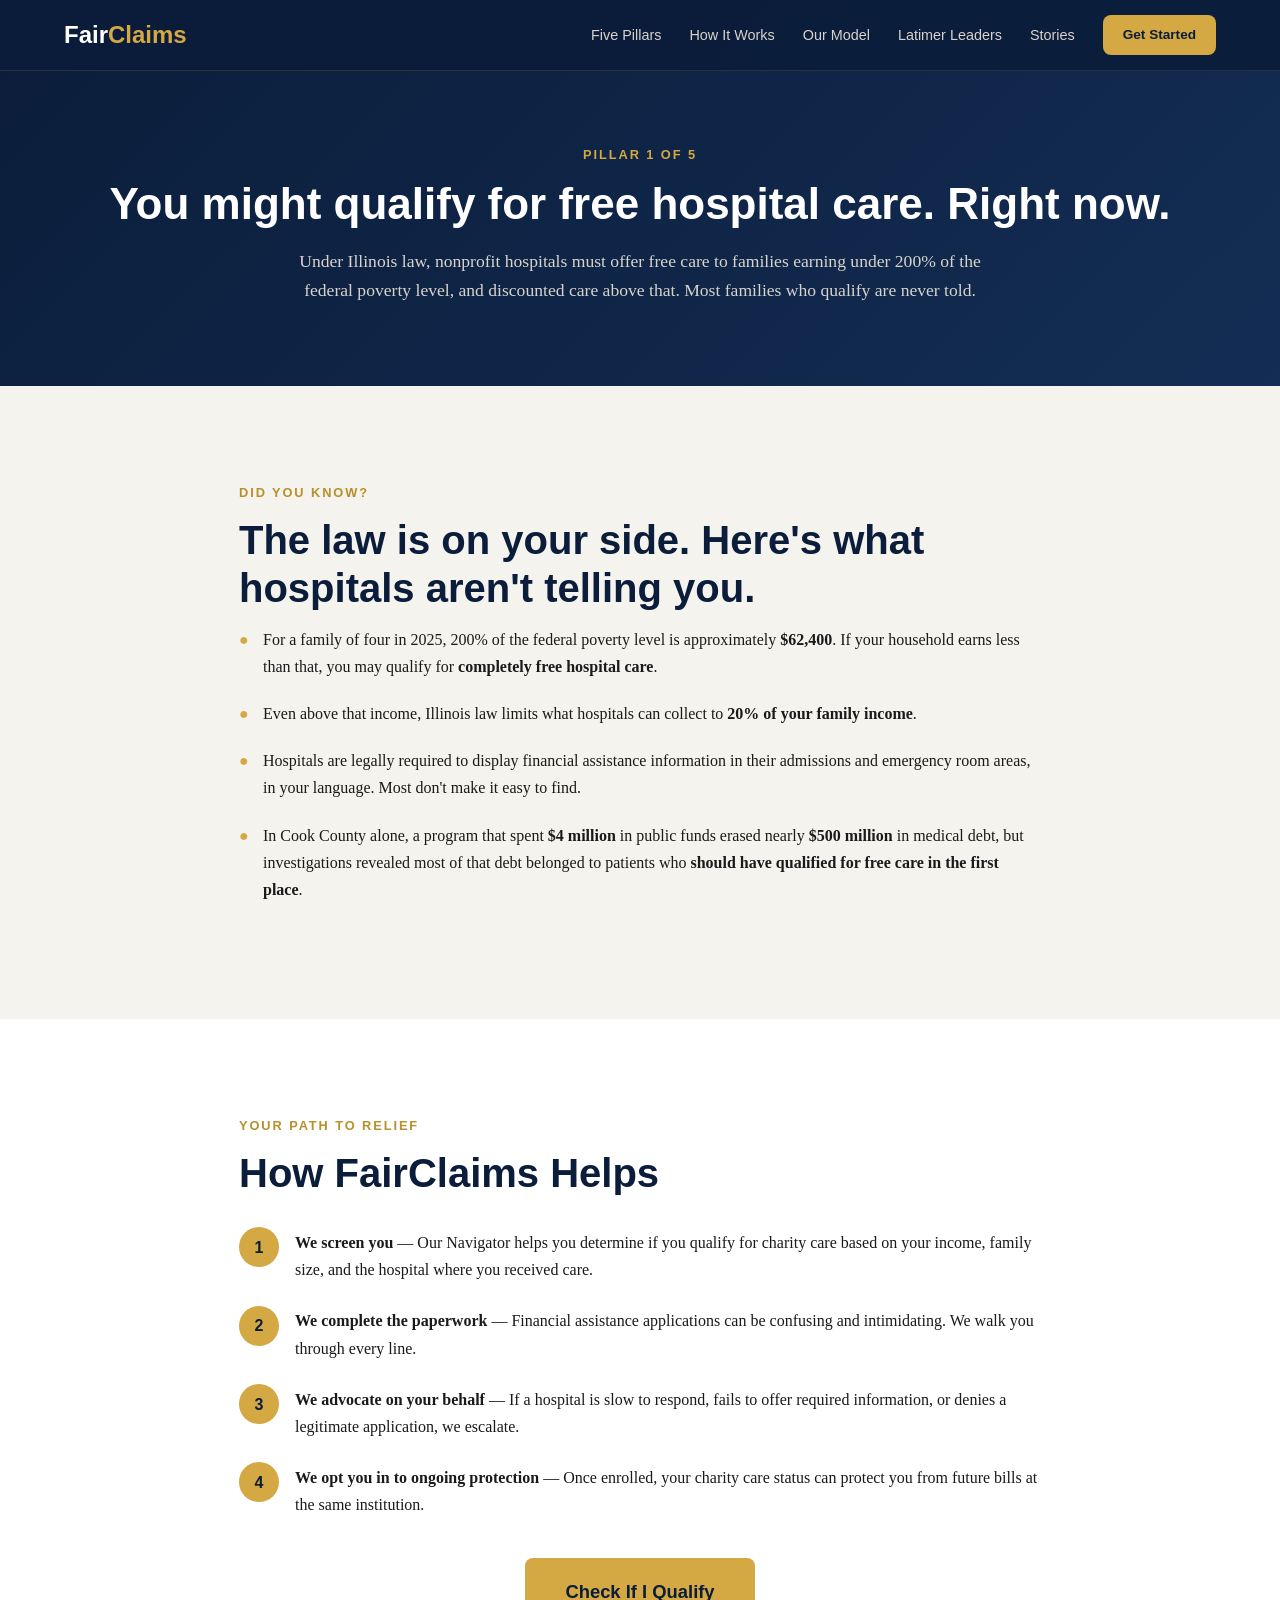
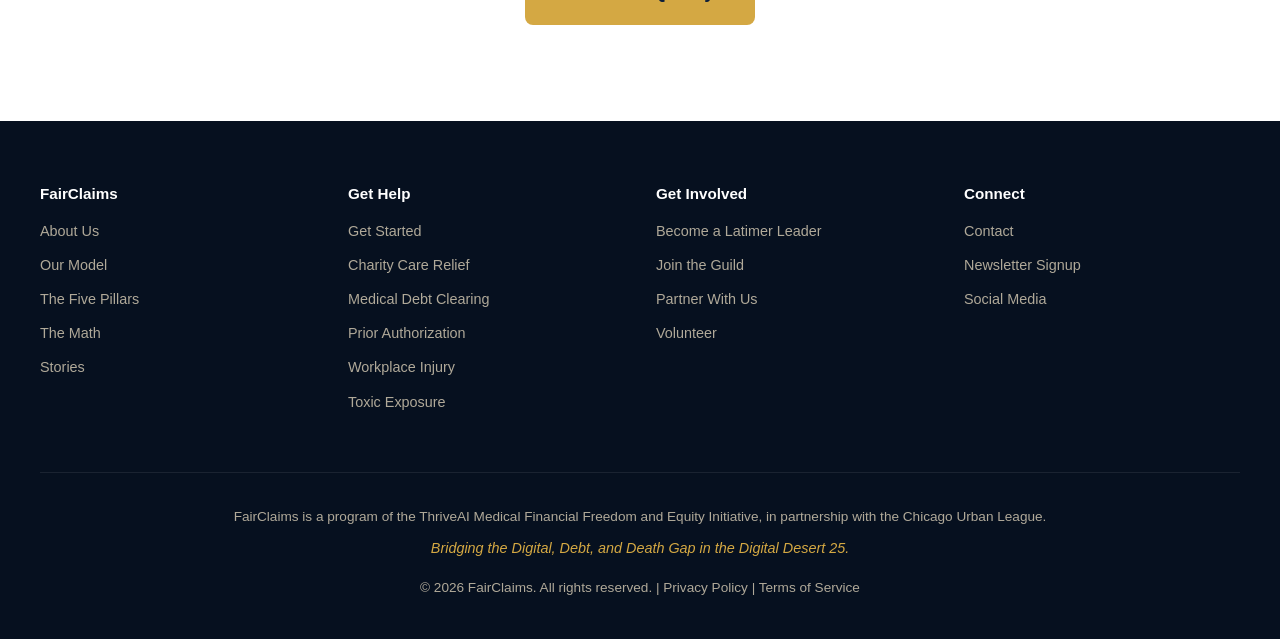
==== pages/charity-care.html @ d116ac0a "Add files via upload initial upload" ====
<!DOCTYPE html>
<html lang="en">
<head>
  <meta charset="UTF-8">
  <meta name="viewport" content="width=device-width, initial-scale=1.0">
  <meta name="description" content="FairClaims Charity Care Relief — You may already qualify for free hospital care under Illinois law. We help you claim it.">
  <title>Charity Care Relief — FairClaims</title>
  <link rel="stylesheet" href="../css/styles.css">
</head>
<body>

  <!-- Navigation -->
  <nav class="navbar">
    <div class="navbar__inner">
      <a href="../index.html" class="navbar__logo">Fair<span>Claims</span></a>
      <ul class="navbar__links">
        <li><a href="../index.html#pillars">Five Pillars</a></li>
        <li><a href="../index.html#how-it-works">How It Works</a></li>
        <li><a href="our-model.html">Our Model</a></li>
        <li><a href="latimer-leaders.html">Latimer Leaders</a></li>
        <li><a href="stories.html">Stories</a></li>
        <li><a href="get-started.html" class="navbar__cta">Get Started</a></li>
      </ul>
      <button class="navbar__toggle" aria-label="Toggle menu">
        <span></span><span></span><span></span>
      </button>
    </div>
    <div class="navbar__mobile">
      <a href="../index.html">Home</a>
      <a href="../index.html#pillars">Five Pillars</a>
      <a href="charity-care.html">Charity Care</a>
      <a href="medical-debt.html">Medical Debt</a>
      <a href="prior-authorization.html">Prior Authorization</a>
      <a href="workplace-injury.html">Workplace Injury</a>
      <a href="toxic-exposure.html">Toxic Exposure</a>
      <a href="our-model.html">Our Model</a>
      <a href="latimer-leaders.html">Latimer Leaders</a>
      <a href="stories.html">Stories</a>
      <a href="get-started.html">Get Started</a>
    </div>
  </nav>

  <!-- Page Header -->
  <header class="page-header">
    <div class="container">
      <span class="eyebrow fade-in">Pillar 1 of 5</span>
      <h1 class="fade-in">You might qualify for free hospital care. Right now.</h1>
      <p class="fade-in">Under Illinois law, nonprofit hospitals must offer free care to families earning under 200% of the federal poverty level, and discounted care above that. Most families who qualify are never told.</p>
    </div>
  </header>

  <!-- Did You Know Section -->
  <section class="section section--warm">
    <div class="container" style="max-width: 850px;">
      <span class="eyebrow fade-in" style="color: var(--gold-dark);">Did You Know?</span>
      <h2 class="fade-in">The law is on your side. Here's what hospitals aren't telling you.</h2>
      <ul class="did-you-know fade-in" style="list-style: none;">
        <li>For a family of four in 2025, 200% of the federal poverty level is approximately <strong>$62,400</strong>. If your household earns less than that, you may qualify for <strong>completely free hospital care</strong>.</li>
        <li>Even above that income, Illinois law limits what hospitals can collect to <strong>20% of your family income</strong>.</li>
        <li>Hospitals are legally required to display financial assistance information in their admissions and emergency room areas, in your language. Most don't make it easy to find.</li>
        <li>In Cook County alone, a program that spent <strong>$4 million</strong> in public funds erased nearly <strong>$500 million</strong> in medical debt, but investigations revealed most of that debt belonged to patients who <strong>should have qualified for free care in the first place</strong>.</li>
      </ul>
    </div>
  </section>

  <!-- How FairClaims Helps -->
  <section class="section">
    <div class="container" style="max-width: 850px;">
      <span class="eyebrow fade-in" style="color: var(--gold-dark);">Your Path to Relief</span>
      <h2 class="fade-in">How FairClaims Helps</h2>
      <ol class="how-list fade-in">
        <li><strong>We screen you</strong> — Our Navigator helps you determine if you qualify for charity care based on your income, family size, and the hospital where you received care.</li>
        <li><strong>We complete the paperwork</strong> — Financial assistance applications can be confusing and intimidating. We walk you through every line.</li>
        <li><strong>We advocate on your behalf</strong> — If a hospital is slow to respond, fails to offer required information, or denies a legitimate application, we escalate.</li>
        <li><strong>We opt you in to ongoing protection</strong> — Once enrolled, your charity care status can protect you from future bills at the same institution.</li>
      </ol>

      <div class="text-center fade-in" style="margin-top: 2.5rem;">
        <a href="get-started.html" class="btn btn--primary btn--large">Check If I Qualify</a>
      </div>
    </div>
  </section>

  <!-- Footer -->
  <footer class="footer">
    <div class="footer__grid">
      <div class="footer__col">
        <h4>FairClaims</h4>
        <a href="../index.html#the-gap">About Us</a>
        <a href="our-model.html">Our Model</a>
        <a href="../index.html#pillars">The Five Pillars</a>
        <a href="../index.html#the-math">The Math</a>
        <a href="stories.html">Stories</a>
      </div>
      <div class="footer__col">
        <h4>Get Help</h4>
        <a href="get-started.html">Get Started</a>
        <a href="charity-care.html">Charity Care Relief</a>
        <a href="medical-debt.html">Medical Debt Clearing</a>
        <a href="prior-authorization.html">Prior Authorization</a>
        <a href="workplace-injury.html">Workplace Injury</a>
        <a href="toxic-exposure.html">Toxic Exposure</a>
      </div>
      <div class="footer__col">
        <h4>Get Involved</h4>
        <a href="latimer-leaders.html">Become a Latimer Leader</a>
        <a href="#">Join the Guild</a>
        <a href="#">Partner With Us</a>
        <a href="#">Volunteer</a>
      </div>
      <div class="footer__col">
        <h4>Connect</h4>
        <a href="get-started.html">Contact</a>
        <a href="#">Newsletter Signup</a>
        <a href="#">Social Media</a>
      </div>
    </div>
    <div class="footer__bottom">
      <p>FairClaims is a program of the ThriveAI Medical Financial Freedom and Equity Initiative, in partnership with the Chicago Urban League.</p>
      <p><em>Bridging the Digital, Debt, and Death Gap in the Digital Desert 25.</em></p>
      <p style="margin-top: 1rem;">&copy; 2026 FairClaims. All rights reserved. | Privacy Policy | Terms of Service</p>
    </div>
  </footer>

  <script src="../js/main.js"></script>
</body>
</html>
---- css/styles.css ----
/* ============================================
   FairClaims.us — Global Stylesheet
   Design: Deep Navy + Warm Gold, Mobile-First
   Typography: System sans-serif + serif fallbacks
   ============================================ */

/* --- CSS Custom Properties --- */
:root {
  --navy: #0B1D3A;
  --navy-light: #132D54;
  --navy-dark: #06101F;
  --gold: #D4A843;
  --gold-light: #E8C872;
  --gold-dark: #B8902A;
  --green: #3A8A6A;
  --green-light: #4CAF82;
  --white: #FFFFFF;
  --off-white: #F5F3EE;
  --gray-100: #F0EDE7;
  --gray-200: #D9D4CB;
  --gray-300: #B0A999;
  --gray-600: #5C5547;
  --gray-800: #2A2520;
  --text-primary: #1A1A1A;
  --text-secondary: #4A4540;
  --text-light: #E8E4DD;

  --font-heading: 'Segoe UI', 'Helvetica Neue', Arial, sans-serif;
  --font-body: Georgia, 'Times New Roman', serif;
  --font-ui: 'Segoe UI', 'Helvetica Neue', Arial, sans-serif;

  --max-width: 1200px;
  --section-padding: 4rem 1.5rem;
  --border-radius: 8px;
  --transition: 0.3s ease;
}

/* --- Reset & Base --- */
*, *::before, *::after {
  box-sizing: border-box;
  margin: 0;
  padding: 0;
}

html {
  font-size: 16px;
  scroll-behavior: smooth;
  -webkit-text-size-adjust: 100%;
}

body {
  font-family: var(--font-body);
  color: var(--text-primary);
  background: var(--white);
  line-height: 1.7;
  -webkit-font-smoothing: antialiased;
  -moz-osx-font-smoothing: grayscale;
}

img {
  max-width: 100%;
  height: auto;
  display: block;
}

a {
  color: var(--gold-dark);
  text-decoration: none;
  transition: color var(--transition);
}

a:hover {
  color: var(--gold);
}

/* --- Typography --- */
h1, h2, h3, h4, h5, h6 {
  font-family: var(--font-heading);
  font-weight: 700;
  line-height: 1.2;
  color: var(--navy);
}

h1 { font-size: 2.5rem; margin-bottom: 1rem; }
h2 { font-size: 2rem; margin-bottom: 0.85rem; }
h3 { font-size: 1.5rem; margin-bottom: 0.75rem; }
h4 { font-size: 1.25rem; margin-bottom: 0.5rem; }

p {
  margin-bottom: 1.25rem;
  max-width: 72ch;
}

strong { font-weight: 700; }
em { font-style: italic; }

.eyebrow {
  font-family: var(--font-ui);
  font-size: 0.8rem;
  font-weight: 700;
  letter-spacing: 0.15em;
  text-transform: uppercase;
  color: var(--gold);
  margin-bottom: 0.75rem;
  display: block;
}

/* --- Layout --- */
.container {
  width: 100%;
  max-width: var(--max-width);
  margin: 0 auto;
  padding: 0 1.5rem;
}

.section {
  padding: var(--section-padding);
}

.section--dark {
  background: var(--navy);
  color: var(--text-light);
}

.section--dark h1,
.section--dark h2,
.section--dark h3,
.section--dark h4 {
  color: var(--white);
}

.section--dark .eyebrow {
  color: var(--gold-light);
}

.section--warm {
  background: var(--off-white);
}

.section--gradient {
  background: linear-gradient(135deg, var(--navy) 0%, var(--navy-light) 100%);
  color: var(--text-light);
}

.section--gradient h1,
.section--gradient h2,
.section--gradient h3 {
  color: var(--white);
}

.text-center { text-align: center; }

/* --- Navigation --- */
.navbar {
  position: fixed;
  top: 0;
  left: 0;
  right: 0;
  z-index: 1000;
  background: rgba(11, 29, 58, 0.95);
  backdrop-filter: blur(10px);
  -webkit-backdrop-filter: blur(10px);
  border-bottom: 1px solid rgba(212, 168, 67, 0.15);
  transition: background var(--transition);
}

.navbar__inner {
  max-width: var(--max-width);
  margin: 0 auto;
  padding: 0 1.5rem;
  display: flex;
  align-items: center;
  justify-content: space-between;
  height: 70px;
}

.navbar__logo {
  font-family: var(--font-heading);
  font-size: 1.5rem;
  font-weight: 800;
  color: var(--white);
  text-decoration: none;
}

.navbar__logo span {
  color: var(--gold);
}

.navbar__links {
  display: none;
  list-style: none;
  gap: 1.75rem;
  align-items: center;
}

.navbar__links a {
  font-family: var(--font-ui);
  font-size: 0.9rem;
  font-weight: 500;
  color: var(--gray-200);
  text-decoration: none;
  transition: color var(--transition);
}

.navbar__links a:hover {
  color: var(--gold);
}

.navbar__cta {
  display: inline-block;
  background: var(--gold);
  color: var(--navy) !important;
  padding: 0.5rem 1.25rem;
  border-radius: var(--border-radius);
  font-weight: 700 !important;
  font-size: 0.85rem !important;
  transition: background var(--transition), transform var(--transition);
}

.navbar__cta:hover {
  background: var(--gold-light);
  color: var(--navy) !important;
  transform: translateY(-1px);
}

.navbar__toggle {
  display: flex;
  flex-direction: column;
  gap: 5px;
  background: none;
  border: none;
  cursor: pointer;
  padding: 5px;
}

.navbar__toggle span {
  width: 24px;
  height: 2px;
  background: var(--white);
  transition: var(--transition);
}

/* Mobile Menu */
.navbar__mobile {
  display: none;
  position: fixed;
  top: 70px;
  left: 0;
  right: 0;
  bottom: 0;
  background: var(--navy);
  padding: 2rem 1.5rem;
  z-index: 999;
  overflow-y: auto;
}

.navbar__mobile.active {
  display: block;
}

.navbar__mobile a {
  display: block;
  font-family: var(--font-ui);
  font-size: 1.1rem;
  color: var(--gray-200);
  padding: 0.85rem 0;
  border-bottom: 1px solid rgba(255,255,255,0.08);
  text-decoration: none;
}

.navbar__mobile a:hover {
  color: var(--gold);
}

/* --- Buttons --- */
.btn {
  display: inline-block;
  font-family: var(--font-ui);
  font-weight: 700;
  font-size: 1rem;
  padding: 0.9rem 2rem;
  border-radius: var(--border-radius);
  border: none;
  cursor: pointer;
  text-align: center;
  text-decoration: none;
  transition: all var(--transition);
}

.btn--primary {
  background: var(--gold);
  color: var(--navy);
}

.btn--primary:hover {
  background: var(--gold-light);
  color: var(--navy);
  transform: translateY(-2px);
  box-shadow: 0 4px 20px rgba(212, 168, 67, 0.3);
}

.btn--secondary {
  background: transparent;
  color: var(--gold);
  border: 2px solid var(--gold);
}

.btn--secondary:hover {
  background: var(--gold);
  color: var(--navy);
}

.btn--white {
  background: var(--white);
  color: var(--navy);
}

.btn--white:hover {
  background: var(--off-white);
  transform: translateY(-2px);
  box-shadow: 0 4px 20px rgba(255,255,255,0.2);
}

.btn--large {
  font-size: 1.15rem;
  padding: 1.1rem 2.5rem;
}

/* --- Hero Section --- */
.hero {
  min-height: 100vh;
  display: flex;
  align-items: center;
  justify-content: center;
  text-align: center;
  padding: 7rem 1.5rem 4rem;
  background: linear-gradient(
    to bottom,
    rgba(11, 29, 58, 0.85) 0%,
    rgba(11, 29, 58, 0.75) 100%
  ),
  linear-gradient(135deg, var(--navy-dark) 0%, var(--navy) 50%, #1a3a5c 100%);
  color: var(--white);
  position: relative;
  overflow: hidden;
}

.hero::before {
  content: '';
  position: absolute;
  top: -50%;
  left: -50%;
  width: 200%;
  height: 200%;
  background: radial-gradient(ellipse at 30% 50%, rgba(212, 168, 67, 0.05) 0%, transparent 60%);
  animation: heroGlow 8s ease-in-out infinite alternate;
}

@keyframes heroGlow {
  0% { transform: translate(0, 0); }
  100% { transform: translate(5%, 3%); }
}

.hero__content {
  position: relative;
  z-index: 1;
  max-width: 800px;
}

.hero h1 {
  font-size: 2.5rem;
  color: var(--white);
  margin-bottom: 1.25rem;
  line-height: 1.15;
}

.hero__subtitle {
  font-size: 1.15rem;
  color: var(--gray-200);
  margin-bottom: 0.75rem;
  line-height: 1.6;
}

.hero__emphasis {
  font-family: var(--font-heading);
  font-size: 1.35rem;
  font-weight: 700;
  color: var(--gold);
  margin-bottom: 0.5rem;
}

.hero__tagline {
  font-size: 1.1rem;
  color: var(--gray-200);
  margin-bottom: 2.5rem;
}

.hero__actions {
  display: flex;
  flex-direction: column;
  gap: 1rem;
  align-items: center;
}

.hero__link {
  color: var(--gold-light);
  font-family: var(--font-ui);
  font-size: 0.95rem;
}

/* --- Stat Blocks --- */
.stats-grid {
  display: grid;
  grid-template-columns: 1fr;
  gap: 2rem;
  margin: 2.5rem 0;
}

.stat-block {
  background: rgba(255,255,255,0.05);
  border: 1px solid rgba(212, 168, 67, 0.15);
  border-radius: var(--border-radius);
  padding: 2rem;
  transition: transform var(--transition), border-color var(--transition);
}

.stat-block:hover {
  transform: translateY(-3px);
  border-color: var(--gold);
}

.stat-block__number {
  font-family: var(--font-heading);
  font-size: 3rem;
  font-weight: 800;
  color: var(--gold);
  line-height: 1;
  margin-bottom: 0.75rem;
}

.stat-block__text {
  font-size: 1rem;
  color: var(--gray-200);
  line-height: 1.6;
}

/* --- Pillar Cards --- */
.pillars-grid {
  display: grid;
  grid-template-columns: 1fr;
  gap: 1.5rem;
  margin: 2rem 0;
}

.pillar-card {
  background: rgba(255,255,255,0.06);
  border: 1px solid rgba(212, 168, 67, 0.12);
  border-radius: var(--border-radius);
  padding: 2rem;
  transition: all var(--transition);
  text-decoration: none;
  color: inherit;
  display: block;
}

.pillar-card:hover {
  transform: translateY(-4px);
  border-color: var(--gold);
  box-shadow: 0 8px 30px rgba(0,0,0,0.2);
  background: rgba(255,255,255,0.1);
}

.pillar-card__icon {
  font-size: 2.5rem;
  margin-bottom: 1rem;
}

.pillar-card__title {
  font-family: var(--font-heading);
  font-size: 1.25rem;
  font-weight: 700;
  color: var(--white);
  margin-bottom: 0.5rem;
}

.pillar-card__tagline {
  font-style: italic;
  color: var(--gold-light);
  margin-bottom: 0.75rem;
  font-size: 0.95rem;
}

.pillar-card__desc {
  color: var(--gray-200);
  font-size: 0.95rem;
  margin-bottom: 1rem;
  line-height: 1.6;
}

.pillar-card__link {
  font-family: var(--font-ui);
  font-size: 0.9rem;
  font-weight: 700;
  color: var(--gold);
}

/* --- Steps / Journey --- */
.steps {
  display: grid;
  grid-template-columns: 1fr;
  gap: 2rem;
  margin: 2rem 0;
  counter-reset: step-counter;
}

.step {
  position: relative;
  padding-left: 4.5rem;
  counter-increment: step-counter;
}

.step::before {
  content: counter(step-counter);
  position: absolute;
  left: 0;
  top: 0;
  width: 3.5rem;
  height: 3.5rem;
  background: var(--gold);
  color: var(--navy);
  border-radius: 50%;
  display: flex;
  align-items: center;
  justify-content: center;
  font-family: var(--font-heading);
  font-size: 1.25rem;
  font-weight: 800;
}

.step__title {
  font-family: var(--font-heading);
  font-size: 1.15rem;
  font-weight: 700;
  margin-bottom: 0.5rem;
}

.step__desc {
  font-size: 0.95rem;
  line-height: 1.6;
  color: var(--text-secondary);
}

.section--dark .step__desc {
  color: var(--gray-200);
}

/* --- Blockquote / Pull Quote --- */
.pull-quote {
  border-left: 4px solid var(--gold);
  padding: 1.5rem 2rem;
  margin: 2.5rem 0;
  background: rgba(212, 168, 67, 0.05);
  border-radius: 0 var(--border-radius) var(--border-radius) 0;
}

.pull-quote p {
  font-size: 1.15rem;
  font-style: italic;
  line-height: 1.7;
  color: inherit;
  max-width: none;
}

.section--dark .pull-quote {
  background: rgba(212, 168, 67, 0.08);
}

/* --- Impact Table --- */
.impact-table {
  width: 100%;
  border-collapse: collapse;
  margin: 2rem 0;
  font-family: var(--font-ui);
  font-size: 0.9rem;
}

.impact-table thead th {
  background: var(--navy);
  color: var(--white);
  padding: 1rem;
  text-align: left;
  font-weight: 700;
  font-size: 0.85rem;
  text-transform: uppercase;
  letter-spacing: 0.05em;
}

.impact-table tbody td {
  padding: 1rem;
  border-bottom: 1px solid var(--gray-200);
  vertical-align: top;
  line-height: 1.5;
}

.impact-table tbody tr:nth-child(even) {
  background: var(--off-white);
}

.impact-table tbody td:first-child {
  font-weight: 700;
  color: var(--navy);
  white-space: nowrap;
}

/* --- Story Cards --- */
.stories-grid {
  display: grid;
  grid-template-columns: 1fr;
  gap: 2rem;
  margin: 2rem 0;
}

.story-card {
  background: var(--white);
  border: 1px solid var(--gray-200);
  border-radius: var(--border-radius);
  padding: 2rem;
  transition: all var(--transition);
}

.story-card:hover {
  transform: translateY(-3px);
  box-shadow: 0 8px 30px rgba(0,0,0,0.08);
}

.story-card__neighborhood {
  font-family: var(--font-ui);
  font-size: 0.8rem;
  font-weight: 700;
  color: var(--gold-dark);
  text-transform: uppercase;
  letter-spacing: 0.1em;
  margin-bottom: 0.75rem;
}

.story-card__title {
  font-family: var(--font-heading);
  font-size: 1.15rem;
  color: var(--navy);
  margin-bottom: 0.75rem;
}

.story-card__text {
  font-size: 0.95rem;
  color: var(--text-secondary);
  line-height: 1.6;
  margin-bottom: 1rem;
}

.story-card__pillar {
  font-family: var(--font-ui);
  font-size: 0.8rem;
  font-weight: 700;
  color: var(--green);
  background: rgba(58, 138, 106, 0.1);
  display: inline-block;
  padding: 0.3rem 0.75rem;
  border-radius: 20px;
}

/* --- Intake Form --- */
.form-section {
  max-width: 600px;
  margin: 0 auto;
}

.form-group {
  margin-bottom: 1.5rem;
}

.form-group label {
  display: block;
  font-family: var(--font-ui);
  font-weight: 600;
  font-size: 0.95rem;
  color: var(--navy);
  margin-bottom: 0.5rem;
}

.form-group input,
.form-group select,
.form-group textarea {
  width: 100%;
  padding: 0.85rem 1rem;
  font-family: var(--font-body);
  font-size: 1rem;
  border: 2px solid var(--gray-200);
  border-radius: var(--border-radius);
  background: var(--white);
  color: var(--text-primary);
  transition: border-color var(--transition);
}

.form-group input:focus,
.form-group select:focus,
.form-group textarea:focus {
  outline: none;
  border-color: var(--gold);
}

.form-group textarea {
  min-height: 120px;
  resize: vertical;
}

.trust-signals {
  margin-top: 2rem;
  padding: 1.5rem;
  background: var(--off-white);
  border-radius: var(--border-radius);
}

.trust-signals p {
  font-family: var(--font-ui);
  font-size: 0.9rem;
  color: var(--text-secondary);
  margin-bottom: 0.5rem;
  padding-left: 1.75rem;
  position: relative;
}

.trust-signals p::before {
  content: '\2713';
  position: absolute;
  left: 0;
  color: var(--green);
  font-weight: 700;
}

/* --- Ecosystem Diagram --- */
.ecosystem-grid {
  display: grid;
  grid-template-columns: 1fr;
  gap: 1.5rem;
  margin: 2rem 0;
}

.ecosystem-card {
  background: rgba(255,255,255,0.06);
  border: 1px solid rgba(212, 168, 67, 0.12);
  border-radius: var(--border-radius);
  padding: 1.5rem;
}

.ecosystem-card__title {
  font-family: var(--font-heading);
  font-weight: 700;
  font-size: 1.05rem;
  color: var(--gold);
  margin-bottom: 0.5rem;
}

.ecosystem-card__desc {
  font-size: 0.95rem;
  color: var(--gray-200);
  line-height: 1.6;
}

/* --- CEN Team --- */
.cen-grid {
  display: grid;
  grid-template-columns: 1fr;
  gap: 1.5rem;
  margin: 2rem 0;
}

.cen-card {
  padding: 1.5rem;
  border-radius: var(--border-radius);
  background: rgba(255,255,255,0.06);
  border: 1px solid rgba(212,168,67,0.12);
}

.cen-card__icon {
  font-size: 2rem;
  margin-bottom: 0.75rem;
}

.cen-card__title {
  font-family: var(--font-heading);
  font-weight: 700;
  color: var(--gold);
  margin-bottom: 0.5rem;
}

.cen-card__desc {
  color: var(--gray-200);
  font-size: 0.95rem;
  line-height: 1.6;
}

/* --- Insight Items --- */
.insight-list {
  list-style: none;
  margin: 2rem 0;
}

.insight-list li {
  position: relative;
  padding-left: 1.5rem;
  margin-bottom: 1.5rem;
  font-size: 1.05rem;
  line-height: 1.7;
}

.insight-list li::before {
  content: '\25B6';
  position: absolute;
  left: 0;
  top: 0.15rem;
  color: var(--gold);
  font-size: 0.7rem;
}

/* --- "Did You Know" list for pillar pages --- */
.did-you-know li {
  padding-left: 1.5rem;
  position: relative;
  margin-bottom: 1.25rem;
  line-height: 1.7;
}

.did-you-know li::before {
  content: '\25CF';
  position: absolute;
  left: 0;
  color: var(--gold);
}

/* --- Footer --- */
.footer {
  background: var(--navy-dark);
  color: var(--gray-200);
  padding: 4rem 1.5rem 2rem;
}

.footer__grid {
  max-width: var(--max-width);
  margin: 0 auto;
  display: grid;
  grid-template-columns: 1fr 1fr;
  gap: 2rem;
}

.footer__col h4 {
  font-family: var(--font-heading);
  font-size: 0.95rem;
  color: var(--white);
  margin-bottom: 1rem;
  font-weight: 700;
}

.footer__col a {
  display: block;
  font-family: var(--font-ui);
  font-size: 0.9rem;
  color: var(--gray-300);
  margin-bottom: 0.6rem;
  text-decoration: none;
  transition: color var(--transition);
}

.footer__col a:hover {
  color: var(--gold);
}

.footer__bottom {
  max-width: var(--max-width);
  margin: 3rem auto 0;
  padding-top: 2rem;
  border-top: 1px solid rgba(255,255,255,0.08);
  text-align: center;
}

.footer__bottom p {
  font-family: var(--font-ui);
  font-size: 0.85rem;
  color: var(--gray-300);
  margin-bottom: 0.5rem;
  max-width: none;
}

.footer__bottom em {
  color: var(--gold);
  font-size: 0.9rem;
}

/* --- Scroll Animations --- */
.fade-in {
  opacity: 0;
  transform: translateY(30px);
  transition: opacity 0.6s ease, transform 0.6s ease;
}

.fade-in.visible {
  opacity: 1;
  transform: translateY(0);
}

/* --- Responsive Table Wrapper --- */
.table-wrapper {
  overflow-x: auto;
  margin: 2rem 0;
  -webkit-overflow-scrolling: touch;
}

/* --- Page Header (Inner Pages) --- */
.page-header {
  background: linear-gradient(135deg, var(--navy) 0%, var(--navy-light) 100%);
  color: var(--white);
  padding: 8rem 1.5rem 4rem;
  text-align: center;
}

.page-header h1 {
  color: var(--white);
  font-size: 2.25rem;
  margin-bottom: 1rem;
}

.page-header p {
  font-size: 1.1rem;
  color: var(--gray-200);
  max-width: 700px;
  margin: 0 auto;
  line-height: 1.7;
}

/* --- Numbered List on Pillar Pages --- */
.how-list {
  list-style: none;
  counter-reset: how-counter;
  margin: 2rem 0;
}

.how-list li {
  counter-increment: how-counter;
  position: relative;
  padding-left: 3.5rem;
  margin-bottom: 1.5rem;
  line-height: 1.7;
}

.how-list li::before {
  content: counter(how-counter);
  position: absolute;
  left: 0;
  top: -0.1rem;
  width: 2.5rem;
  height: 2.5rem;
  background: var(--gold);
  color: var(--navy);
  border-radius: 50%;
  display: flex;
  align-items: center;
  justify-content: center;
  font-family: var(--font-heading);
  font-weight: 800;
  font-size: 1rem;
}

/* --- Latimer "What They Do / Earn" lists --- */
.feature-list {
  list-style: none;
  margin: 1.5rem 0;
}

.feature-list li {
  position: relative;
  padding-left: 1.5rem;
  margin-bottom: 0.85rem;
  line-height: 1.6;
}

.feature-list li::before {
  content: '\25B8';
  position: absolute;
  left: 0;
  color: var(--gold);
  font-weight: 700;
}

/* --- Contact Helpers --- */
.contact-options {
  margin: 2rem 0;
}

.contact-options p {
  font-family: var(--font-ui);
  font-size: 1rem;
  margin-bottom: 0.75rem;
}

/* ==============================
   RESPONSIVE BREAKPOINTS
   ============================== */

@media (min-width: 640px) {
  .stats-grid { grid-template-columns: 1fr 1fr; }
  .pillars-grid { grid-template-columns: 1fr 1fr; }
  .stories-grid { grid-template-columns: 1fr 1fr; }
  .cen-grid { grid-template-columns: 1fr 1fr; }
  .ecosystem-grid { grid-template-columns: 1fr 1fr; }
  .footer__grid { grid-template-columns: repeat(4, 1fr); }
}

@media (min-width: 768px) {
  h1 { font-size: 3rem; }
  h2 { font-size: 2.5rem; }
  .hero h1 { font-size: 3.25rem; }
  .hero__subtitle { font-size: 1.25rem; }
  .hero__emphasis { font-size: 1.5rem; }
  .hero__actions { flex-direction: row; }
  .section { padding: 5rem 2rem; }
  .page-header { padding: 9rem 2rem 5rem; }
  .page-header h1 { font-size: 2.75rem; }
  .steps { grid-template-columns: 1fr 1fr; }
}

@media (min-width: 1024px) {
  .navbar__links { display: flex; }
  .navbar__toggle { display: none; }
  .pillars-grid { grid-template-columns: repeat(3, 1fr); }
  .stats-grid { grid-template-columns: repeat(4, 1fr); }
  .steps { grid-template-columns: repeat(3, 1fr); }
  .stories-grid { grid-template-columns: repeat(3, 1fr); }
  h1 { font-size: 3.5rem; }
  .hero h1 { font-size: 3.75rem; }
  .section { padding: 6rem 2rem; }
}
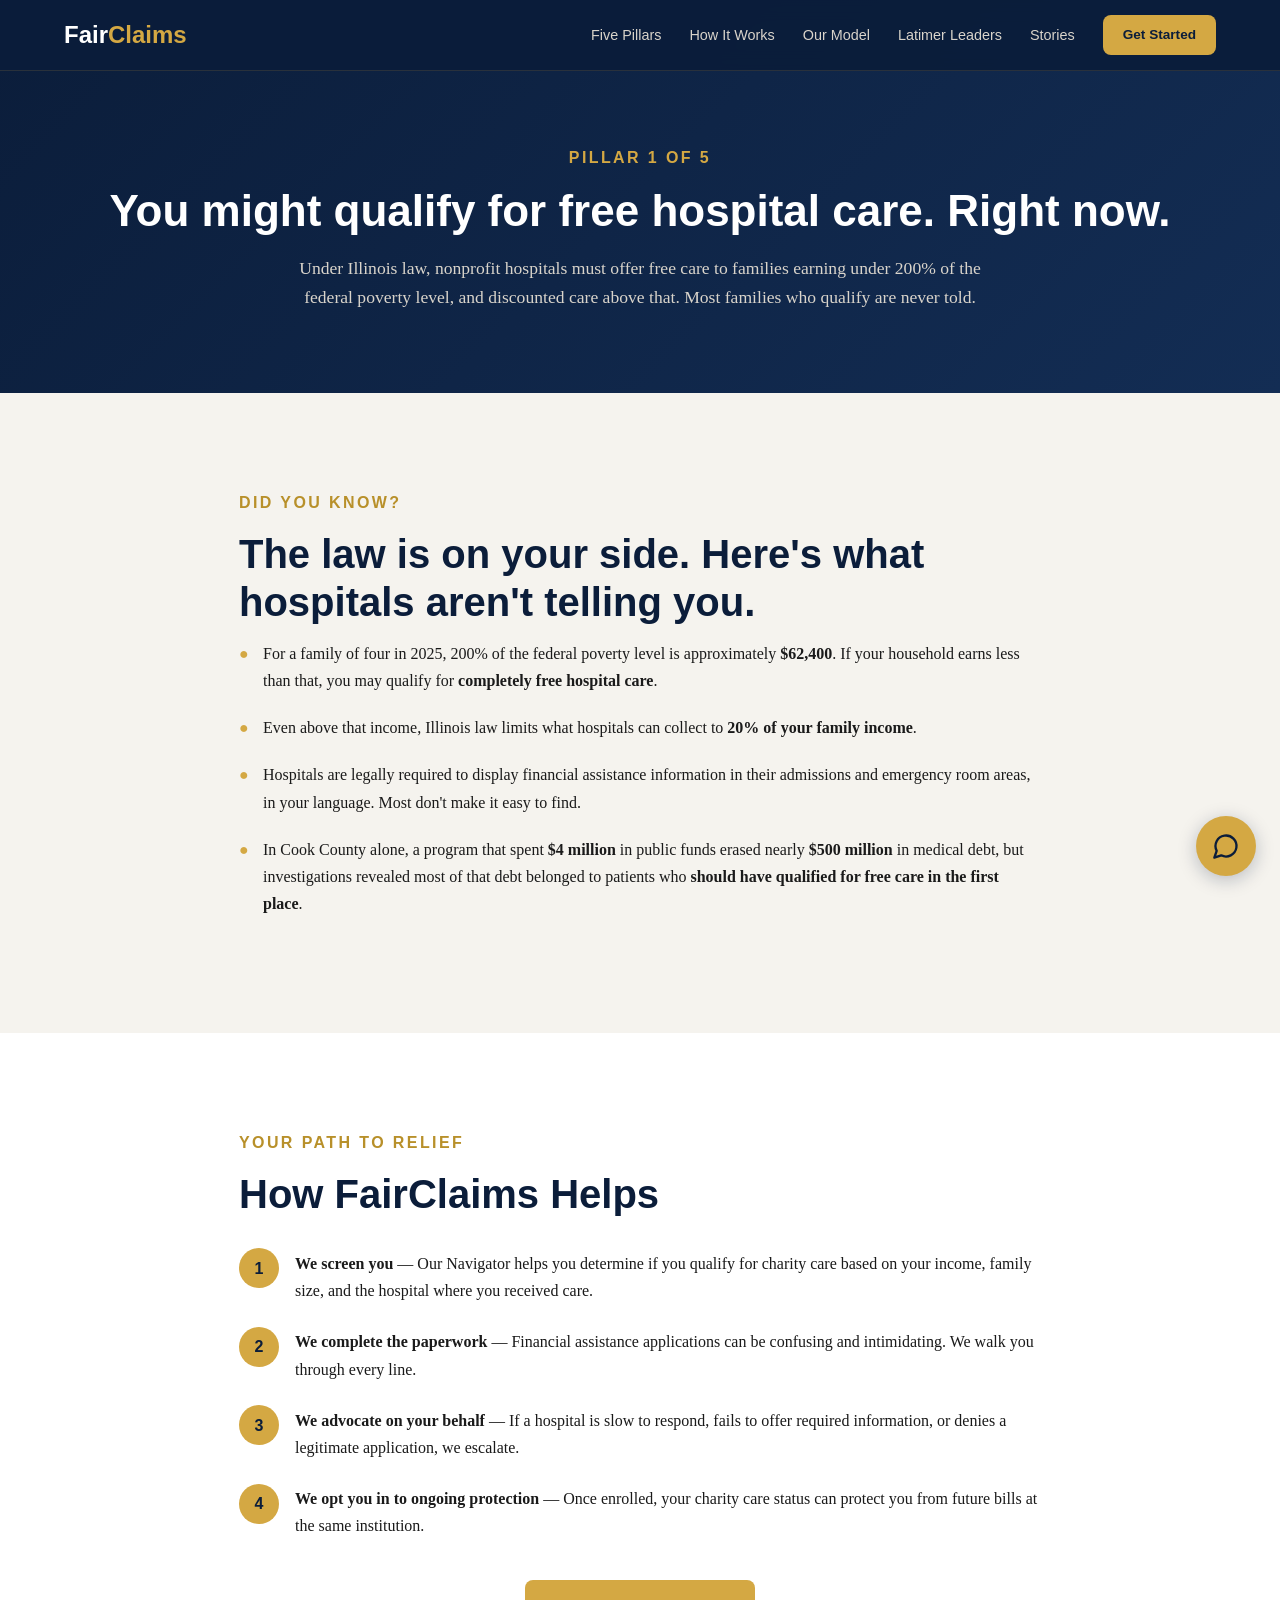
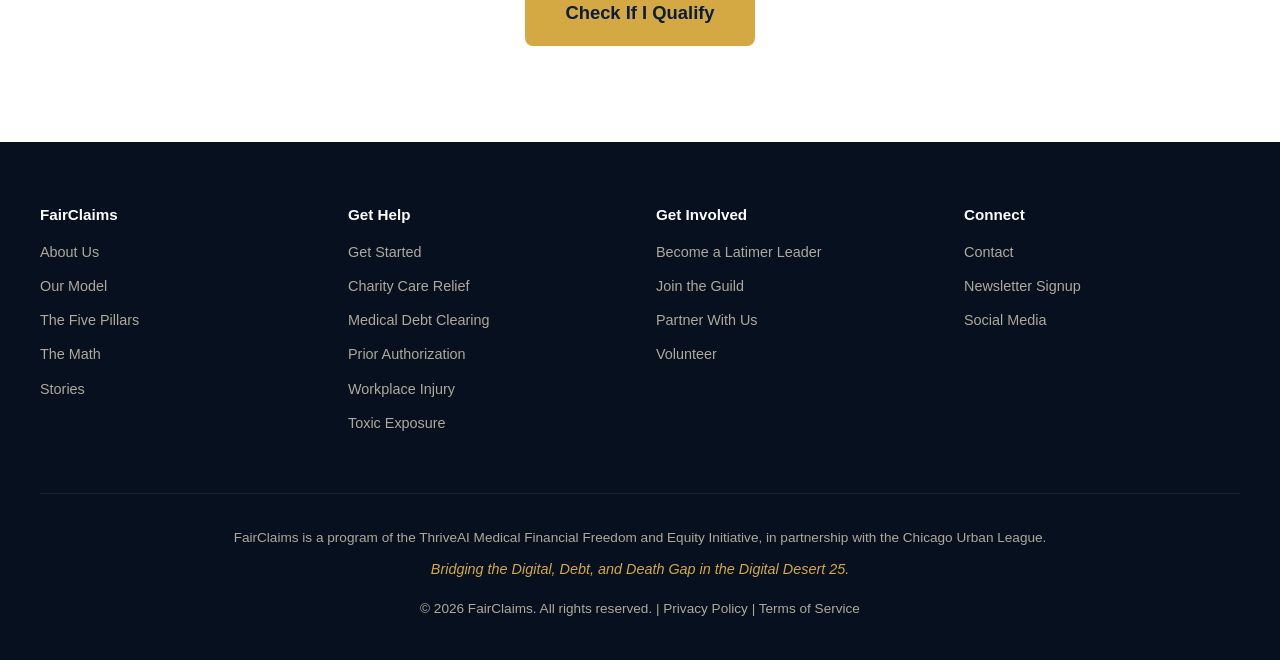
==== commit b13d1420: "Add FairClaims AI concierge: FastAPI backend + floating chat widget" ====
--- a/pages/charity-care.html
+++ b/pages/charity-care.html
@@ -6,6 +6,8 @@
   <meta name="description" content="FairClaims Charity Care Relief — You may already qualify for free hospital care under Illinois law. We help you claim it.">
   <title>Charity Care Relief — FairClaims</title>
   <link rel="stylesheet" href="../css/styles.css">
+  <link rel="stylesheet" href="/css/concierge-widget.css">
+  <script src="/js/concierge-widget.js" defer></script>
 </head>
 <body>
 
--- a/css/styles.css
+++ b/css/styles.css
@@ -83,7 +83,7 @@
 
 h1 { font-size: 2.5rem; margin-bottom: 1rem; }
 h2 { font-size: 2rem; margin-bottom: 0.85rem; }
-h3 { font-size: 1.5rem; margin-bottom: 0.75rem; }
+h3 { font-size: 1.5rem; margin-bottom: 0.85rem; }
 h4 { font-size: 1.25rem; margin-bottom: 0.5rem; }
 
 p {
@@ -96,12 +96,12 @@
 
 .eyebrow {
   font-family: var(--font-ui);
-  font-size: 0.8rem;
+  font-size: 1rem;
   font-weight: 700;
   letter-spacing: 0.15em;
   text-transform: uppercase;
   color: var(--gold);
-  margin-bottom: 0.75rem;
+  margin-bottom: 0.85rem;
   display: block;
 }
 
@@ -377,7 +377,7 @@
 .hero__subtitle {
   font-size: 1.15rem;
   color: var(--gray-200);
-  margin-bottom: 0.75rem;
+  margin-bottom: 0.85rem;
   line-height: 1.6;
 }
 
@@ -435,7 +435,7 @@
   font-weight: 800;
   color: var(--gold);
   line-height: 1;
-  margin-bottom: 0.75rem;
+  margin-bottom: 0.85rem;
 }
 
 .stat-block__text {
@@ -486,7 +486,7 @@
 .pillar-card__tagline {
   font-style: italic;
   color: var(--gold-light);
-  margin-bottom: 0.75rem;
+  margin-bottom: 0.85rem;
   font-size: 0.95rem;
 }
 
@@ -612,6 +612,44 @@
   white-space: nowrap;
 }
 
+/* Ensure full readability when the impact table sits on a dark section */
+.section--dark .impact-table {
+  background: var(--white);
+  color: var(--navy);
+  border-radius: 8px;
+  overflow: hidden;
+  box-shadow: 0 8px 30px rgba(0, 0, 0, 0.25);
+}
+
+.section--dark .impact-table tbody td {
+  color: var(--navy);
+  border-bottom: 1px solid var(--gray-200);
+}
+
+.section--dark .impact-table tbody tr:nth-child(odd) {
+  background: var(--white);
+}
+
+.section--dark .impact-table tbody tr:nth-child(even) {
+  background: var(--off-white);
+}
+
+.section--dark .impact-table tbody td:first-child {
+  color: var(--gold-dark);
+  font-weight: 800;
+  font-size: 1rem;
+  text-transform: uppercase;
+  letter-spacing: 0.03em;
+  white-space: normal;
+  min-width: 170px;
+}
+
+.section--dark .impact-table thead th {
+  background: #1a3a5c;
+  color: var(--white);
+  font-size: 0.95rem;
+}
+
 /* --- Story Cards --- */
 .stories-grid {
   display: grid;
@@ -635,19 +673,19 @@
 
 .story-card__neighborhood {
   font-family: var(--font-ui);
-  font-size: 0.8rem;
+  font-size: 1rem;
   font-weight: 700;
   color: var(--gold-dark);
   text-transform: uppercase;
   letter-spacing: 0.1em;
-  margin-bottom: 0.75rem;
+  margin-bottom: 0.85rem;
 }
 
 .story-card__title {
   font-family: var(--font-heading);
   font-size: 1.15rem;
   color: var(--navy);
-  margin-bottom: 0.75rem;
+  margin-bottom: 0.85rem;
 }
 
 .story-card__text {
@@ -659,7 +697,7 @@
 
 .story-card__pillar {
   font-family: var(--font-ui);
-  font-size: 0.8rem;
+  font-size: 1rem;
   font-weight: 700;
   color: var(--green);
   background: rgba(58, 138, 106, 0.1);
@@ -701,6 +739,11 @@
   transition: border-color var(--transition);
 }
 
+.form-group input[type="radio"] {
+  width: auto;
+  margin-right: 0.5rem;
+}
+
 .form-group input:focus,
 .form-group select:focus,
 .form-group textarea:focus {
@@ -783,7 +826,7 @@
 
 .cen-card__icon {
   font-size: 2rem;
-  margin-bottom: 0.75rem;
+  margin-bottom: 0.85rem;
 }
 
 .cen-card__title {
@@ -998,7 +1041,7 @@
 .contact-options p {
   font-family: var(--font-ui);
   font-size: 1rem;
-  margin-bottom: 0.75rem;
+  margin-bottom: 0.85rem;
 }
 
 /* ==============================
--- a/css/concierge-widget.css
+++ b/css/concierge-widget.css
@@ -0,0 +1,326 @@
+/* FairClaims Concierge Widget
+ * Reuses tokens from styles.css (--gold, --navy, --white, --off-white,
+ * --gray-200, --text-primary, --font-heading, --font-ui,
+ * --border-radius, --transition). No redefinitions.
+ *
+ * Layered above the navbar (z-index 1001 vs navbar's 1000).
+ */
+
+.fc-concierge {
+  position: fixed;
+  right: 24px;
+  bottom: 24px;
+  z-index: 1001;
+  font-family: var(--font-ui, "Segoe UI", Helvetica, Arial, sans-serif);
+}
+
+/* ── Bubble (collapsed state) ──────────────────────────────── */
+
+.fc-concierge__bubble {
+  width: 60px;
+  height: 60px;
+  border-radius: 50%;
+  background: var(--gold, #D4A843);
+  color: var(--navy, #0B1D3A);
+  border: none;
+  cursor: pointer;
+  box-shadow: 0 4px 18px rgba(11, 29, 58, 0.25);
+  display: flex;
+  align-items: center;
+  justify-content: center;
+  transition: var(--transition, transform 0.3s ease, background 0.3s ease, box-shadow 0.3s ease);
+  padding: 0;
+}
+
+.fc-concierge__bubble:hover,
+.fc-concierge__bubble:focus-visible {
+  background: var(--gold-light, #E8C872);
+  transform: translateY(-2px);
+  box-shadow: 0 8px 24px rgba(11, 29, 58, 0.3);
+  outline: none;
+}
+
+.fc-concierge__bubble:focus-visible {
+  outline: 2px solid var(--navy, #0B1D3A);
+  outline-offset: 2px;
+}
+
+.fc-concierge__icon {
+  width: 28px;
+  height: 28px;
+}
+
+.fc-concierge--open .fc-concierge__bubble {
+  /* When the panel is open, the bubble nudges the close affordance
+     forward (a little pulse) but stays tappable so a second click
+     anywhere on the bubble closes the panel. */
+  background: var(--navy, #0B1D3A);
+  color: var(--white, #fff);
+}
+
+/* ── Panel (expanded state) ────────────────────────────────── */
+
+.fc-concierge__panel {
+  position: fixed;
+  right: 24px;
+  bottom: 96px;
+  width: 380px;
+  height: 560px;
+  max-height: calc(100vh - 120px);
+  background: var(--white, #fff);
+  border: 1px solid var(--gray-200, #D9D4CB);
+  border-radius: var(--border-radius, 8px);
+  box-shadow: 0 12px 40px rgba(0, 0, 0, 0.18);
+  display: flex;
+  flex-direction: column;
+  overflow: hidden;
+  transform: translateY(8px);
+  opacity: 0;
+  pointer-events: none;
+  transition: opacity var(--transition, 0.3s ease), transform var(--transition, 0.3s ease);
+}
+
+.fc-concierge--open .fc-concierge__panel {
+  opacity: 1;
+  transform: translateY(0);
+  pointer-events: auto;
+}
+
+/* Header */
+.fc-concierge__header {
+  display: flex;
+  align-items: center;
+  justify-content: space-between;
+  padding: 14px 16px;
+  background: var(--navy, #0B1D3A);
+  color: var(--white, #fff);
+  font-family: var(--font-heading, "Segoe UI", Helvetica, Arial, sans-serif);
+  font-size: 1rem;
+  font-weight: 600;
+  letter-spacing: 0.01em;
+}
+
+.fc-concierge__header strong {
+  color: var(--white, #fff);
+}
+
+.fc-concierge__header strong::before {
+  content: "";
+  display: inline-block;
+  width: 8px;
+  height: 8px;
+  background: var(--gold, #D4A843);
+  border-radius: 50%;
+  margin-right: 8px;
+  vertical-align: middle;
+}
+
+.fc-concierge__close {
+  background: transparent;
+  border: none;
+  color: var(--white, #fff);
+  font-size: 1.5rem;
+  line-height: 1;
+  cursor: pointer;
+  padding: 4px 8px;
+  border-radius: 4px;
+  transition: background 0.15s ease;
+}
+
+.fc-concierge__close:hover {
+  background: rgba(255, 255, 255, 0.12);
+}
+
+/* Transcript */
+.fc-concierge__transcript {
+  flex: 1 1 auto;
+  overflow-y: auto;
+  padding: 16px;
+  background: var(--off-white, #F5F3EE);
+  font-size: 0.95rem;
+  line-height: 1.5;
+  color: var(--text-primary, #1A1A1A);
+}
+
+.fc-concierge__msg {
+  margin-bottom: 12px;
+  display: flex;
+  flex-direction: column;
+  max-width: 92%;
+}
+
+.fc-concierge__msg--assistant {
+  align-self: flex-start;
+}
+
+.fc-concierge__msg--user {
+  align-self: flex-end;
+  margin-left: auto;
+}
+
+.fc-concierge__bubble-text {
+  padding: 10px 14px;
+  border-radius: 14px;
+  white-space: pre-wrap;
+  word-wrap: break-word;
+}
+
+.fc-concierge__msg--assistant .fc-concierge__bubble-text {
+  background: var(--white, #fff);
+  border: 1px solid var(--gray-200, #D9D4CB);
+  border-bottom-left-radius: 4px;
+}
+
+.fc-concierge__msg--user .fc-concierge__bubble-text {
+  background: var(--navy, #0B1D3A);
+  color: var(--white, #fff);
+  border-bottom-right-radius: 4px;
+}
+
+/* Citations */
+.fc-concierge__citations {
+  display: flex;
+  flex-wrap: wrap;
+  gap: 6px;
+  margin-top: 8px;
+}
+
+.fc-concierge__citation {
+  font-size: 0.75rem;
+  padding: 4px 8px;
+  background: rgba(212, 168, 67, 0.12);
+  border: 1px solid var(--gold, #D4A843);
+  color: var(--text-primary, #1A1A1A);
+  border-radius: 4px;
+  max-width: 100%;
+  overflow: hidden;
+  text-overflow: ellipsis;
+  white-space: nowrap;
+}
+
+/* Typing indicator */
+.fc-concierge__typing {
+  display: inline-flex;
+  gap: 4px;
+  padding: 12px 14px;
+  background: var(--white, #fff);
+  border: 1px solid var(--gray-200, #D9D4CB);
+  border-radius: 14px;
+  border-bottom-left-radius: 4px;
+}
+
+.fc-concierge__typing span {
+  width: 6px;
+  height: 6px;
+  border-radius: 50%;
+  background: var(--gray-300, #B0A999);
+  animation: fc-concierge-pulse 1.4s ease-in-out infinite;
+}
+
+.fc-concierge__typing span:nth-child(2) {
+  animation-delay: 0.2s;
+}
+
+.fc-concierge__typing span:nth-child(3) {
+  animation-delay: 0.4s;
+}
+
+@keyframes fc-concierge-pulse {
+  0%, 60%, 100% {
+    transform: translateY(0);
+    opacity: 0.5;
+  }
+  30% {
+    transform: translateY(-3px);
+    opacity: 1;
+  }
+}
+
+/* Input */
+.fc-concierge__input {
+  display: flex;
+  gap: 8px;
+  padding: 12px;
+  border-top: 1px solid var(--gray-200, #D9D4CB);
+  background: var(--white, #fff);
+}
+
+.fc-concierge__input textarea {
+  flex: 1 1 auto;
+  resize: none;
+  border: 1px solid var(--gray-200, #D9D4CB);
+  border-radius: var(--border-radius, 8px);
+  padding: 8px 10px;
+  font-family: inherit;
+  font-size: 0.9rem;
+  line-height: 1.4;
+  color: var(--text-primary, #1A1A1A);
+  background: var(--white, #fff);
+  outline: none;
+  transition: border-color 0.15s ease;
+}
+
+.fc-concierge__input textarea:focus {
+  border-color: var(--gold, #D4A843);
+}
+
+.fc-concierge__input button {
+  flex: 0 0 auto;
+  padding: 8px 16px;
+  background: var(--gold, #D4A843);
+  color: var(--navy, #0B1D3A);
+  border: none;
+  border-radius: var(--border-radius, 8px);
+  font-family: var(--font-ui, "Segoe UI", Helvetica, Arial, sans-serif);
+  font-weight: 600;
+  cursor: pointer;
+  transition: background 0.15s ease;
+}
+
+.fc-concierge__input button:hover:not(:disabled) {
+  background: var(--gold-light, #E8C872);
+}
+
+.fc-concierge__input button:disabled {
+  opacity: 0.5;
+  cursor: not-allowed;
+}
+
+/* Footer disclaimer */
+.fc-concierge__footer {
+  padding: 8px 12px;
+  font-size: 0.75rem;
+  color: var(--text-secondary, #4A4540);
+  text-align: center;
+  background: var(--off-white, #F5F3EE);
+  border-top: 1px solid var(--gray-200, #D9D4CB);
+}
+
+.fc-concierge__footer a {
+  color: var(--navy, #0B1D3A);
+  font-weight: 600;
+  text-decoration: none;
+}
+
+.fc-concierge__footer a:hover {
+  text-decoration: underline;
+}
+
+/* ── Mobile takeover ───────────────────────────────────────── */
+
+@media (max-width: 600px) {
+  .fc-concierge__panel {
+    right: 0;
+    bottom: 0;
+    width: 100vw;
+    height: 100vh;
+    max-height: 100vh;
+    border-radius: 0;
+    border-width: 0;
+  }
+
+  .fc-concierge--open .fc-concierge__bubble {
+    /* Hide the bubble while the panel takes over the viewport. */
+    display: none;
+  }
+}
